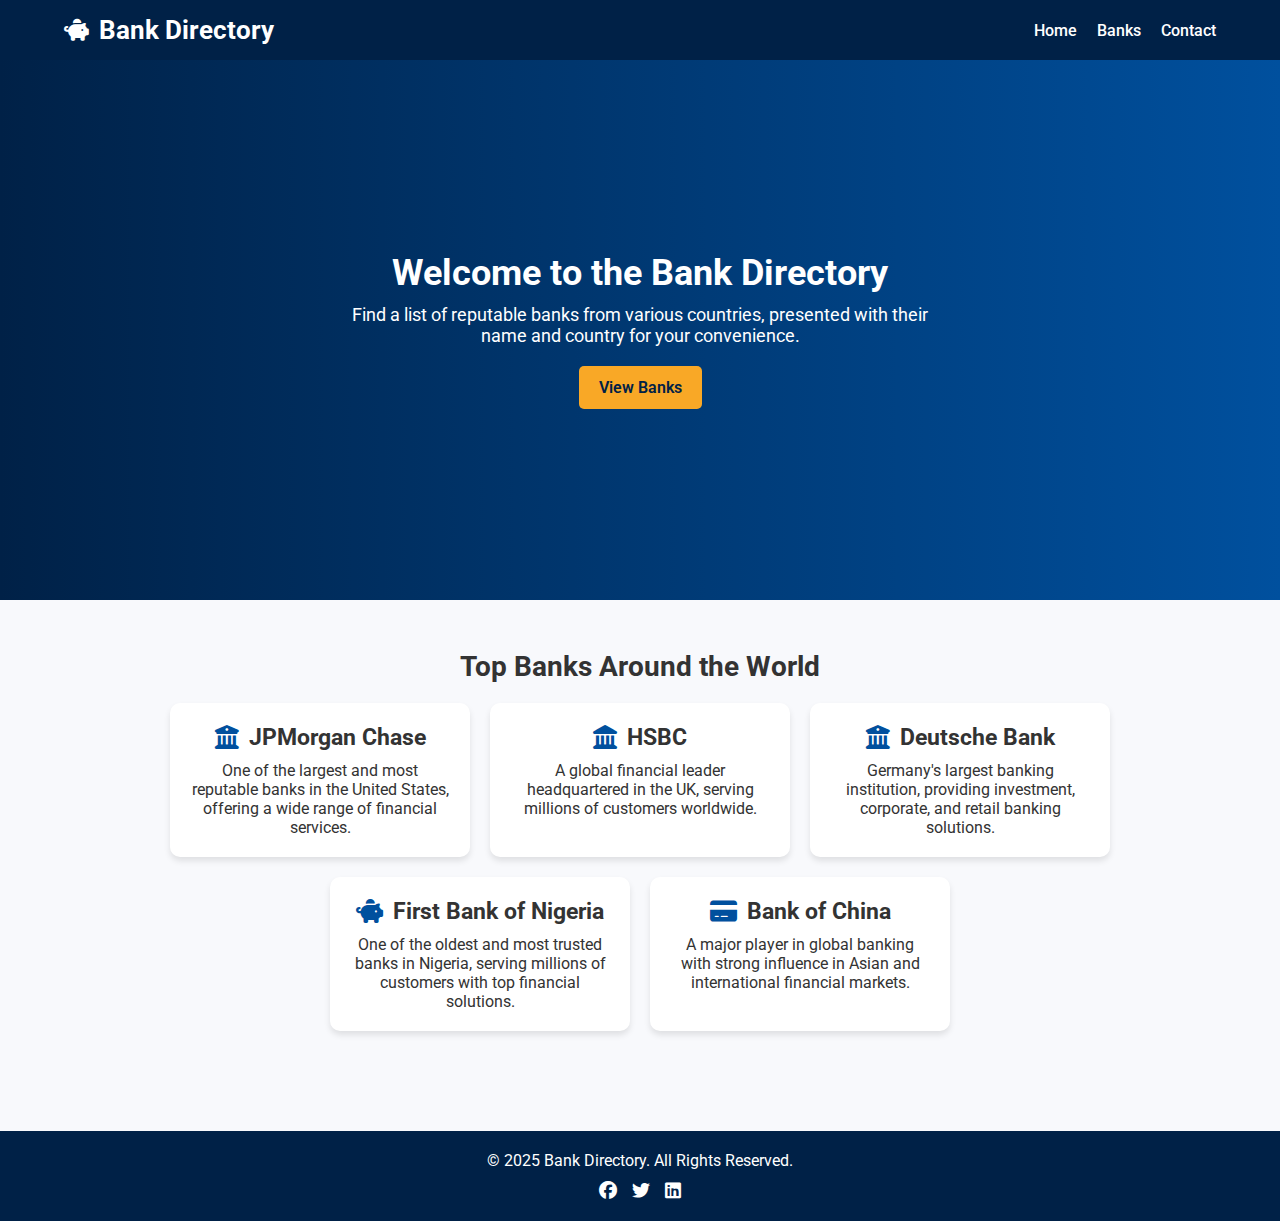
==== index.html @ ac972ea2 "bank directory" ====
<!DOCTYPE html>
<html lang="en">

<head>
    <meta charset="UTF-8">
    <meta name="viewport" content="width=device-width, initial-scale=1.0">

    <!-- Google Fonts -->
    <link rel="preconnect" href="https://fonts.googleapis.com">
    <link rel="preconnect" href="https://fonts.gstatic.com" crossorigin>
    <link href="https://fonts.googleapis.com/css2?family=Roboto:wght@300;400;500;700&display=swap" rel="stylesheet">

    <!-- CSS Link -->
    <link rel="stylesheet" href="style.css">

    <!-- Font Awesome -->
    <link rel="stylesheet" href="https://cdnjs.cloudflare.com/ajax/libs/font-awesome/6.7.2/css/all.min.css"
        integrity="sha512-Evv84Mr4kqVGRNSgIGL/F/aIDqQb7xQ2vcrdIwxfjThSH8CSR7PBEakCr51Ck+w+/U6swU2Im1vVX0SVk9ABhg=="
        crossorigin="anonymous" referrerpolicy="no-referrer" />

    <!-- Title -->
    <title>Bank Directory</title>
</head>

<body>

    <!-- Header -->
    <header>
        <nav class="navbar">
            <div class="logo">
                <i class="fa-solid fa-piggy-bank"></i>
                <h3>Bank Directory</h3>
            </div>
            <ul class="nav-links">
                <li><a href="#home">Home</a></li>
                <li><a href="#banks">Banks</a></li>
                <li><a href="#contact">Contact</a></li>
            </ul>
        </nav>
    </header>

    <!-- Hero Section -->
    <section class="hero-section">
        <div class="hero-content">
            <h1>Welcome to the Bank Directory</h1>
            <p>Find a list of reputable banks from various countries, presented with their name and country for your convenience.</p>
            <a href="#banks" class="btn">View Banks</a>
        </div>
    </section>

    <!-- Bank List Section -->
    <div class="bank-list">
        <h2 id="banks">Top Banks Around the World</h2>

        <!-- bank-content -->
        <div class="bank-content">

            <!-- Bank 1 -->
            <div class="bank">
                <div class="bank-text">
                    <i class="fa-solid fa-university"></i>
                    <h3>JPMorgan Chase</h3>
                </div>
                <p>One of the largest and most reputable banks in the United States, offering a wide range of financial services.</p>
            </div>

            <!-- Bank 2 -->
            <div class="bank">
                <div class="bank-text">
                    <i class="fa-solid fa-landmark"></i>
                    <h3>HSBC</h3>
                </div>
                <p>A global financial leader headquartered in the UK, serving millions of customers worldwide.</p>
            </div>

            <!-- Bank 3 -->
            <div class="bank">
                <div class="bank-text">
                    <i class="fa-solid fa-building-columns"></i>
                    <h3>Deutsche Bank</h3>
                </div>
                <p>Germany's largest banking institution, providing investment, corporate, and retail banking solutions.</p>
            </div>

            <!-- Bank 4 -->
            <div class="bank">
                <div class="bank-text">
                    <i class="fa-solid fa-piggy-bank"></i>
                    <h3>First Bank of Nigeria</h3>
                </div>
                <p>One of the oldest and most trusted banks in Nigeria, serving millions of customers with top financial solutions.</p>
            </div>

            <!-- Bank 5 -->
            <div class="bank">
                <div class="bank-text">
                    <i class="fa-solid fa-credit-card"></i>
                    <h3>Bank of China</h3>
                </div>
                <p>A major player in global banking with strong influence in Asian and international financial markets.</p>
            </div>

        </div>
    </div>

    <!-- Footer -->
    <footer>
        <p>&copy; 2025 Bank Directory. All Rights Reserved.</p>
        <div class="social-icons">
            <a href="#"><i class="fab fa-facebook"></i></a>
            <a href="#"><i class="fab fa-twitter"></i></a>
            <a href="#"><i class="fab fa-linkedin"></i></a>
        </div>
    </footer>

</body>

</html>
---- style.css ----
/* Universal Selector */
* {
    margin: 0;
    padding: 0;
    box-sizing: border-box;
    font-family: 'Roboto', sans-serif;
    scroll-behavior: smooth;
}

/* Body */
body {
    background-color: #f8f9fc;
    color: #333;
}

/* Navbar */
.navbar {
    display: flex;
    justify-content: space-between;
    align-items: center;
    padding: 15px 5%;
    background-color: #002147;
    color: white;
}

.logo {
    display: flex;
    align-items: center;
    font-size: 22px;
    font-weight: 600;
}

.logo i {
    margin-right: 10px;
}

.nav-links {
    display: flex;
    list-style: none;
    gap: 20px;
}

.nav-links a {
    text-decoration: none;
    color: white;
    font-weight: 500;
    transition: color 0.3s;
}

.nav-links a:hover {
    color: #f9a826;
}

/* Hero Section */
.hero-section {
    display: flex;
    justify-content: center;
    align-items: center;
    height: 60vh;
    background: linear-gradient(to right, #002147, #00509e);
    color: white;
    text-align: center;
    padding: 20px;
}

.hero-content {
    max-width: 600px;
}

.hero-content h1 {
    font-size: 36px;
    margin-bottom: 10px;
}

.hero-content p {
    font-size: 18px;
    margin-bottom: 20px;
}

.btn {
    display: inline-block;
    background-color: #f9a826;
    color: #002147;
    padding: 12px 20px;
    font-weight: 600;
    text-decoration: none;
    border-radius: 5px;
    transition: background 0.3s;
}

.btn:hover {
    background-color: #d88b00;
}

/* Bank List Section */
.bank-list {
    text-align: center;
    padding: 50px 5%;
}

.bank-list h2 {
    font-size: 28px;
    margin-bottom: 20px;
}

.bank-content {
    display: flex;
    flex-wrap: wrap;
    justify-content: center;
    gap: 20px;
}

/* Individual Bank */
.bank {
    display: flex;
    flex-direction: column;
    align-items: center;
    background: white;
    padding: 20px;
    border-radius: 10px;
    box-shadow: 0 4px 6px rgba(0, 0, 0, 0.1);
    transition: transform 0.3s, box-shadow 0.3s;
    width: 300px;
}

.bank:hover {
    transform: translateY(-15px);
    box-shadow: 0 6px 12px rgba(0, 0, 0, 0.15);
}

.bank-text {
    display: flex;
    align-items: center;
    gap: 10px;
    font-size: 20px;
    font-weight: 600;
    margin-bottom: 10px;
}

.bank-text i {
    font-size: 24px;
    color: #00509e;
}

/* Footer */
footer {
    display: flex;
    flex-direction: column;
    align-items: center;
    background-color: #002147;
    color: white;
    padding: 20px;
    margin-top: 50px;
}

.social-icons {
    display: flex;
    gap: 15px;
    margin-top: 10px;
}

.social-icons a {
    color: white;
    font-size: 18px;
    transition: color 0.3s;
}

.social-icons a:hover {
    color: #f9a826;
}

/* Responsive Design */
@media (max-width: 768px) {
    .navbar {
        flex-direction: column;
        text-align: center;
    }

    .nav-links {
        flex-direction: column;
        padding-top: 10px;
    }

    .hero-content h1 {
        font-size: 28px;
    }

    .bank-content {
        flex-direction: column;
        align-items: center;
    }
}
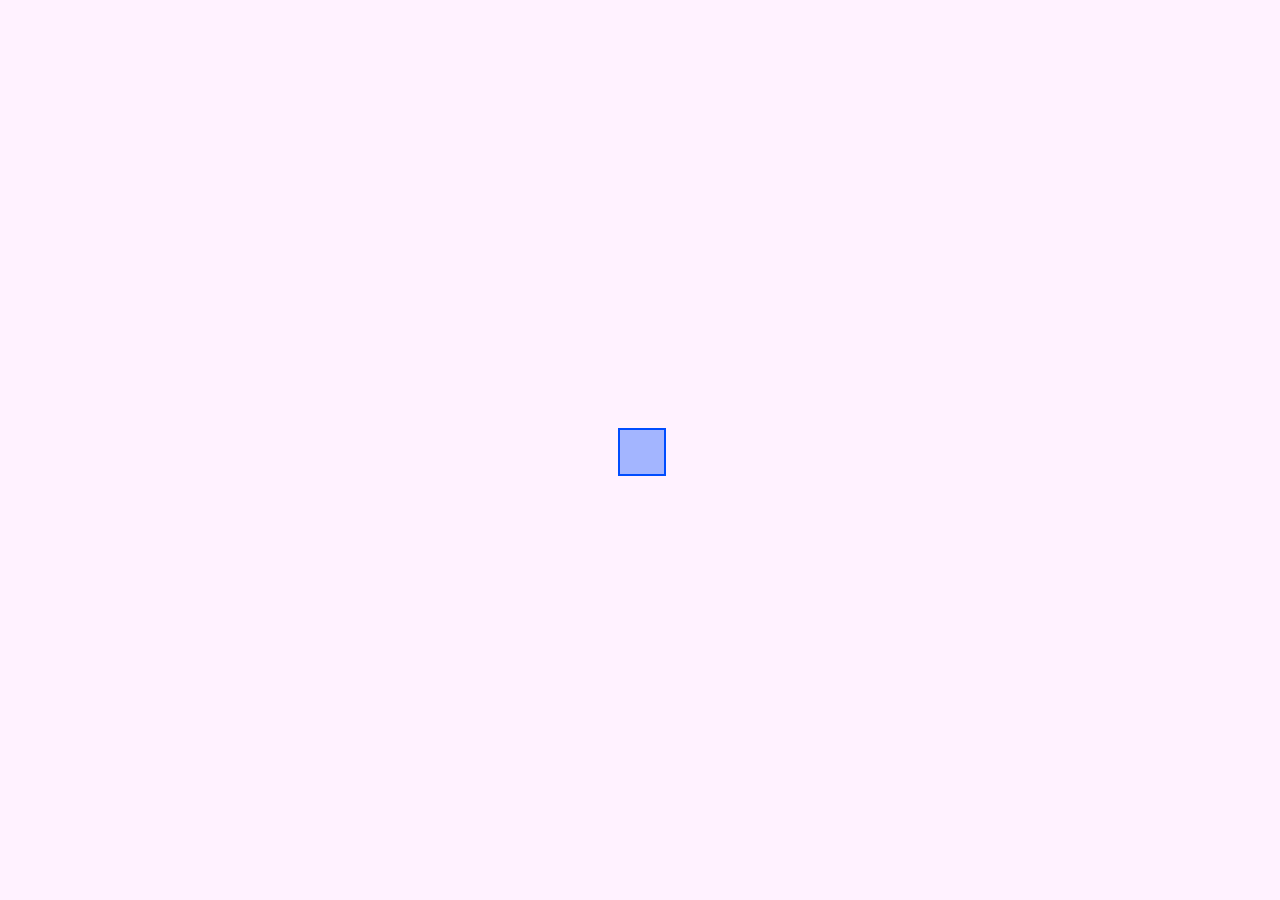
==== commit 36ea6846: "Added a loading page" ====
--- a/index.html
+++ b/index.html
@@ -4,115 +4,96 @@
 <head>
     <meta charset="UTF-8">
     <meta name="viewport" content="width=device-width, initial-scale=1.0">
-
-    <!-- Google Fonts -->
-    <link rel="preconnect" href="https://fonts.googleapis.com">
-    <link rel="preconnect" href="https://fonts.gstatic.com" crossorigin>
-    <link href="https://fonts.googleapis.com/css2?family=Roboto:wght@300;400;500;700&display=swap" rel="stylesheet">
-
-    <!-- CSS Link -->
-    <link rel="stylesheet" href="style.css">
-
-    <!-- Font Awesome -->
-    <link rel="stylesheet" href="https://cdnjs.cloudflare.com/ajax/libs/font-awesome/6.7.2/css/all.min.css"
-        integrity="sha512-Evv84Mr4kqVGRNSgIGL/F/aIDqQb7xQ2vcrdIwxfjThSH8CSR7PBEakCr51Ck+w+/U6swU2Im1vVX0SVk9ABhg=="
-        crossorigin="anonymous" referrerpolicy="no-referrer" />
-
-    <!-- Title -->
-    <title>Bank Directory</title>
+    <title>Document</title>
 </head>
 
+<style>
+    body {
+        display: flex;
+        justify-content: center;
+        align-items: center;
+        height: 100vh;
+        background: #fff2ff;
+        margin: 0;
+    }
+
+    /* From Uiverse.io by AqFox */
+    .spinner {
+        width: 44px;
+        height: 44px;
+        animation: spinner-y0fdc1 2s infinite ease;
+        transform-style: preserve-3d;
+    }
+
+    .spinner>div {
+        background-color: rgba(0, 77, 255, 0.2);
+        height: 100%;
+        position: absolute;
+        width: 100%;
+        border: 2px solid #004dff;
+    }
+
+    .spinner div:nth-of-type(1) {
+        transform: translateZ(-22px) rotateY(180deg);
+    }
+
+    .spinner div:nth-of-type(2) {
+        transform: rotateY(-270deg) translateX(50%);
+        transform-origin: top right;
+    }
+
+    .spinner div:nth-of-type(3) {
+        transform: rotateY(270deg) translateX(-50%);
+        transform-origin: center left;
+    }
+
+    .spinner div:nth-of-type(4) {
+        transform: rotateX(90deg) translateY(-50%);
+        transform-origin: top center;
+    }
+
+    .spinner div:nth-of-type(5) {
+        transform: rotateX(-90deg) translateY(50%);
+        transform-origin: bottom center;
+    }
+
+    .spinner div:nth-of-type(6) {
+        transform: translateZ(22px);
+    }
+
+    @keyframes spinner-y0fdc1 {
+        0% {
+            transform: rotate(45deg) rotateX(-25deg) rotateY(25deg);
+        }
+
+        50% {
+            transform: rotate(45deg) rotateX(-385deg) rotateY(25deg);
+        }
+
+        100% {
+            transform: rotate(45deg) rotateX(-385deg) rotateY(385deg);
+        }
+    }
+</style>
+
 <body>
-
-    <!-- Header -->
-    <header>
-        <nav class="navbar">
-            <div class="logo">
-                <i class="fa-solid fa-piggy-bank"></i>
-                <h3>Bank Directory</h3>
-            </div>
-            <ul class="nav-links">
-                <li><a href="#home">Home</a></li>
-                <li><a href="#banks">Banks</a></li>
-                <li><a href="#contact">Contact</a></li>
-            </ul>
-        </nav>
-    </header>
-
-    <!-- Hero Section -->
-    <section class="hero-section">
-        <div class="hero-content">
-            <h1>Welcome to the Bank Directory</h1>
-            <p>Find a list of reputable banks from various countries, presented with their name and country for your convenience.</p>
-            <a href="#banks" class="btn">View Banks</a>
-        </div>
-    </section>
-
-    <!-- Bank List Section -->
-    <div class="bank-list">
-        <h2 id="banks">Top Banks Around the World</h2>
-
-        <!-- bank-content -->
-        <div class="bank-content">
-
-            <!-- Bank 1 -->
-            <div class="bank">
-                <div class="bank-text">
-                    <i class="fa-solid fa-university"></i>
-                    <h3>JPMorgan Chase</h3>
-                </div>
-                <p>One of the largest and most reputable banks in the United States, offering a wide range of financial services.</p>
-            </div>
-
-            <!-- Bank 2 -->
-            <div class="bank">
-                <div class="bank-text">
-                    <i class="fa-solid fa-landmark"></i>
-                    <h3>HSBC</h3>
-                </div>
-                <p>A global financial leader headquartered in the UK, serving millions of customers worldwide.</p>
-            </div>
-
-            <!-- Bank 3 -->
-            <div class="bank">
-                <div class="bank-text">
-                    <i class="fa-solid fa-building-columns"></i>
-                    <h3>Deutsche Bank</h3>
-                </div>
-                <p>Germany's largest banking institution, providing investment, corporate, and retail banking solutions.</p>
-            </div>
-
-            <!-- Bank 4 -->
-            <div class="bank">
-                <div class="bank-text">
-                    <i class="fa-solid fa-piggy-bank"></i>
-                    <h3>First Bank of Nigeria</h3>
-                </div>
-                <p>One of the oldest and most trusted banks in Nigeria, serving millions of customers with top financial solutions.</p>
-            </div>
-
-            <!-- Bank 5 -->
-            <div class="bank">
-                <div class="bank-text">
-                    <i class="fa-solid fa-credit-card"></i>
-                    <h3>Bank of China</h3>
-                </div>
-                <p>A major player in global banking with strong influence in Asian and international financial markets.</p>
-            </div>
-
-        </div>
+    <!-- From Uiverse.io by AqFox -->
+    <div class="spinner">
+        <div></div>
+        <div></div>
+        <div></div>
+        <div></div>
+        <div></div>
+        <div></div>
     </div>
 
-    <!-- Footer -->
-    <footer>
-        <p>&copy; 2025 Bank Directory. All Rights Reserved.</p>
-        <div class="social-icons">
-            <a href="#"><i class="fab fa-facebook"></i></a>
-            <a href="#"><i class="fab fa-twitter"></i></a>
-            <a href="#"><i class="fab fa-linkedin"></i></a>
-        </div>
-    </footer>
 
+    <!-- Redirect Script -->
+    <script>
+        setTimeout(function () {
+            window.location.href = "bank.html";
+        }, 3000);
+    </script>
 </body>
 
-</html>
+</html>